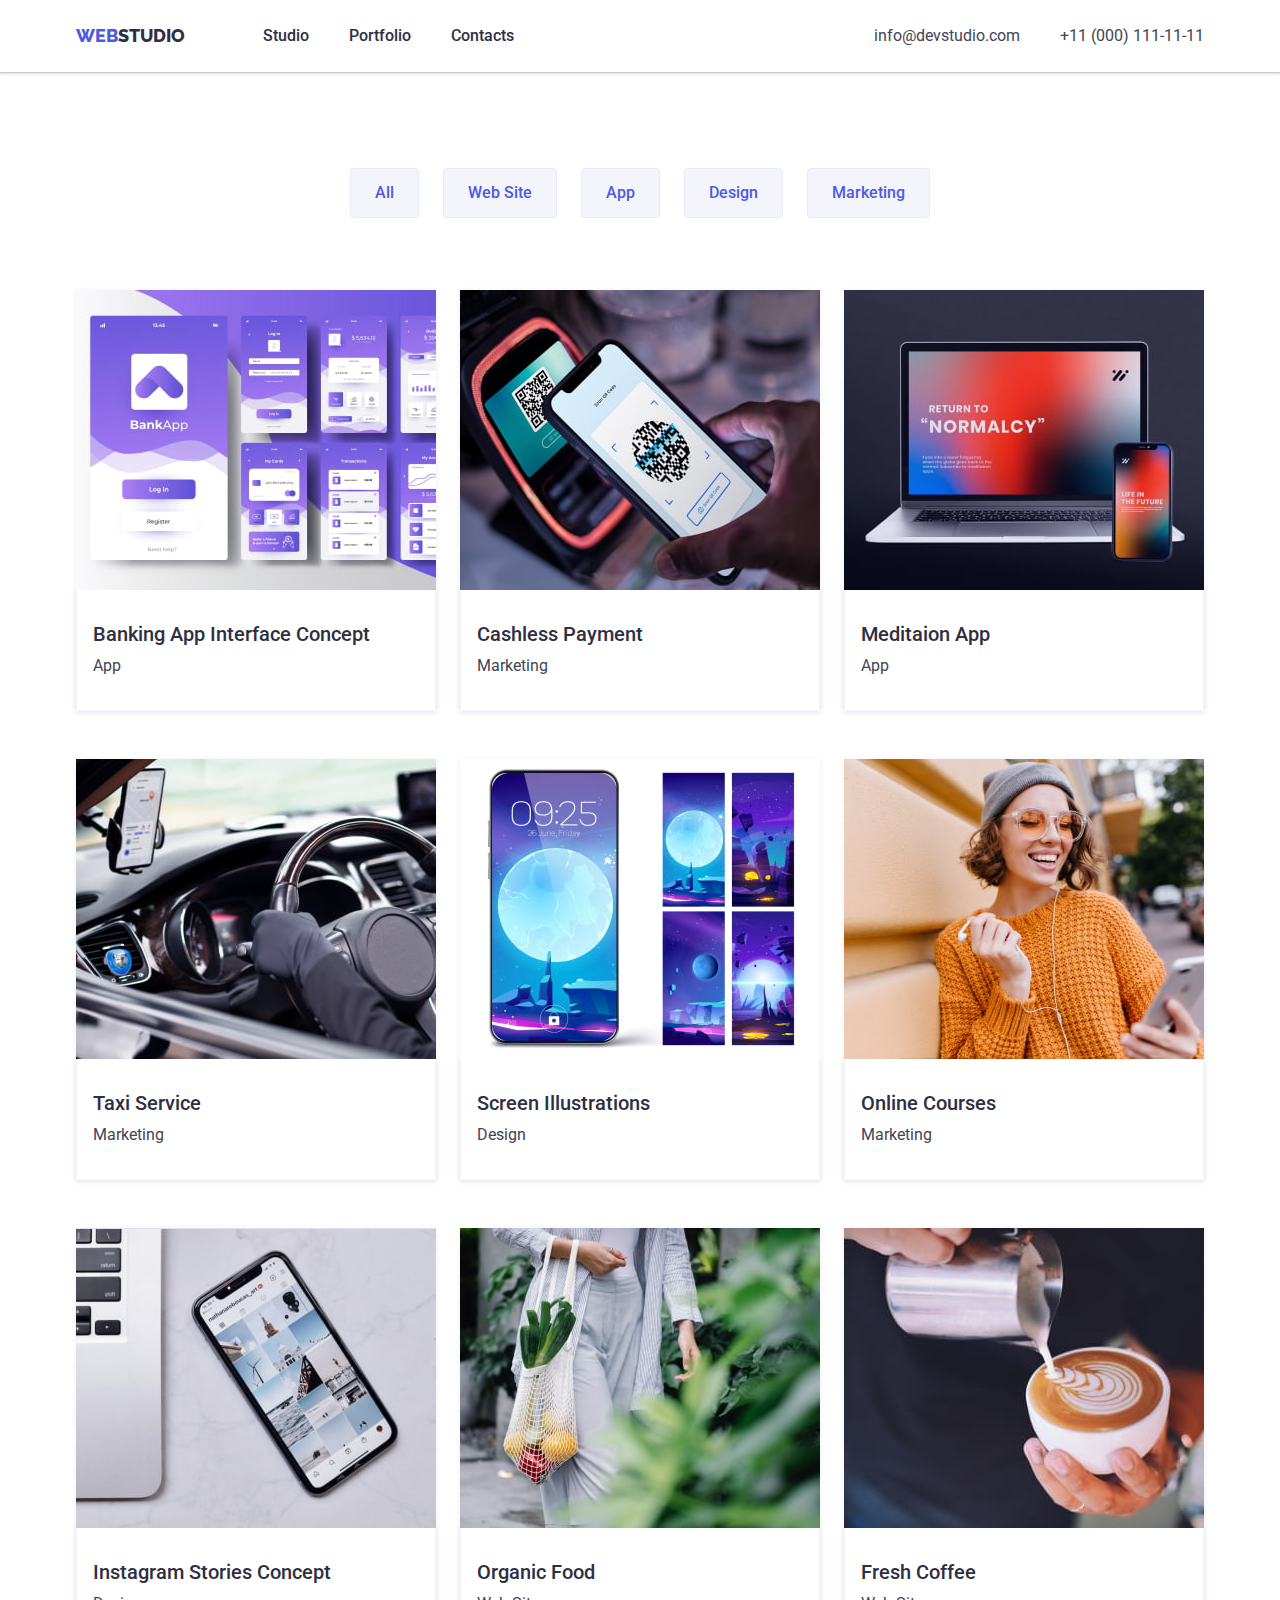
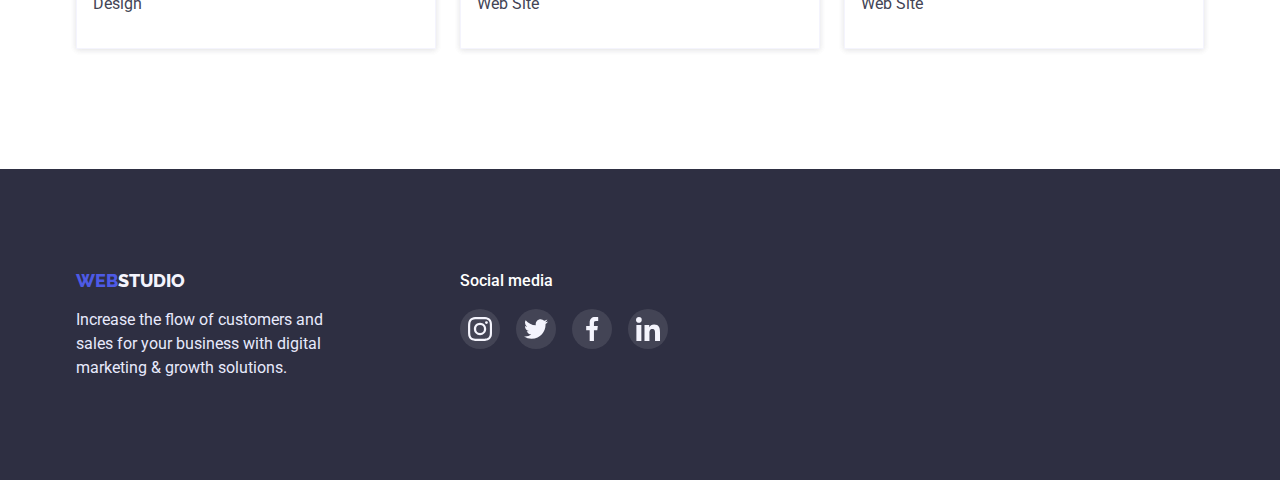
==== portfolio.html @ 92e633f1 "start" ====
<!DOCTYPE html>
<html lang="en">
	<head>
		<meta charset="UTF-8" />
		<meta http-equiv="X-UA-Compatible" content="IE=edge" />
		<meta name="viewport" content="width=device-width, initial-scale=1.0" />
		<title>portfilio</title>
		
		<link rel="preconnect" href="https://fonts.googleapis.com" />
		<link rel="preconnect" href="https://fonts.gstatic.com" crossorigin />
		
		<link
			href="https://fonts.googleapis.com/css2?family=Raleway:wght@700&family=Roboto:wght@400;500;700;900&display=swap"
			rel="stylesheet"
		/>
		<link rel="stylesheet" href="./css/modern-normalize.css">
		<link rel="stylesheet" href="./css/styles.css" />
	</head>
	<body>
		<!-- header and nav -->
		<header class="header">
			<div class="container main-nav">
			<a href="./index.html" class="logo link"><span class="blue-logo">WEB</span>STUDIO</a>
			<nav>
				<ul class="list site-nav">
					<li class="item"><a href="./index.html" class="nav link">Studio</a></li>
					<li class="item"><a href="./portfolio.html" class="nav link">Portfolio</a></li>
					<li class="item"><a href="" class="nav link">Contacts</a></li>
				</ul>
			</nav>
			<ul class="list info-nav">
				<li class="item">
					<a href="mailto:info@devstudio.com" class="info link">info@devstudio.com</a>
				</li>
				<li class="item">
					<a href="tel:+110001111111" class="info link">+11 (000) 111-11-11</a>
				</li>
			</ul>
			</div>
		</header>
		<!-- main-->
		<main>
			<section class="portfolio ">
				<div class="container">
				<h1 class="visually-hidden">Portfolio</h1>
				<ul class="filter list">
					<li class="item"><button type="button" class="filter-button">All</button></li>
					<li class="item"><button type="button" class="filter-button">Web Site</button></li>
					<li class="item"><button type="button" class="filter-button">App</button></li>
					<li class="item"><button type="button" class="filter-button">Design</button></li>
					<li class="item"><button type="button" class="filter-button">Marketing</button></li>
				</ul>	
				<ul class="card-menu  list" >
					<li class="item">
						<a href="./" class="link card-href"><img src="./images/img-1.jpg" alt="banking app" width="360" class="portfolio-img"/>
						<div class="border-img"><h2 class="portfolio-title">Banking App Interface Concept</h2>
						<p class="portfolio-desc">App</p></div></a>
					</li>
					<li class="item">
						<a href="./" class="link card-href"><img src="./images/img-2.jpg" alt="payment" width="360"  class="portfolio-img"/>
						<div class="border-img"><h2 class="portfolio-title">Cashless Payment</h2>
						<p class="portfolio-desc">Marketing</p></div></a>
					</li>
					<li class="item">
						<a href="./" class="link card-href"><img src="./images/img-3.jpg" alt="laptop" width="360"  class="portfolio-img" />
						<div class="border-img"><h2 class="portfolio-title">Meditaion App</h2>
						<p class="portfolio-desc">App</p></div></a>
					</li>
					<li class="item">
						<a href="./" class="link card-href"><img src="./images/img-4.jpg" alt="car" width="360" class="portfolio-img" />
						<div class="border-img"><h2 class="portfolio-title">Taxi Service</h2>
						<p class="portfolio-desc">Marketing</p></div></a>
					</li>
					<li class="item">
						<a href="./" class="link card-href"><img src="./images/img-5.jpg" alt="many screens" width="360" class="portfolio-img" />
						<div class="border-img"><h2 class="portfolio-title">Screen Illustrations</h2>
						<p class="portfolio-desc">Design</p></div></a>
					<li class="item">
						<a href="./" class="link card-href"><img src="./images/img-6.jpg" alt="woman" width="360" class="portfolio-img" />
						<div class="border-img"><h2 class="portfolio-title">Online Courses</h2>
						<p class="portfolio-desc">Marketing</p></div></a>
					</li>
					<li class="item">
						<a href="./" class="link card-href"><img src="./images/img-7.jpg" alt="instagram stories" width="360"  class="portfolio-img"/>
						<div class="border-img"><h2 class="portfolio-title" >Instagram Stories Concept</h2>
						<p class="portfolio-desc">Design</p></div></a>
					</li>
					<li class="item">
						<a href="./" class="link card-href"><img src="./images/img-8.jpg" alt="food" width="360"class="portfolio-img"  />
						<div class="border-img"><h2 class="portfolio-title">Organic Food</h2>
						<p class="portfolio-desc">Web Site</p></div></a>
					</li>
					<li class="item">
						<a href="./" class="link card-href"><img src="./images/img-9.jpg" alt="coffee" width="360" class="portfolio-img"/>
						<div class="border-img"><h2 class="portfolio-title">Fresh Coffee</h2>
						<p class="portfolio-desc">Web Site</p></div></a>
					</li>
				</ul>
				</div>
			</section>
		</main>
		<!-- footer -->
		<footer class="footer">
			<div class="container">
				<div class="footer-div">
					<div class="footer-part">
						<a href="./index.html" class="logo link"><span class="blue-logo">WEB</span>STUDIO</a>
						<p class="footer-text">
							Increase the flow of customers and sales for your business with digital marketing & growth solutions.
						</p>
					</div>
					<div class="footer-part">
						<h3 class="footer-title">Social media</h3>
						<ul class="footer-social">
							<li class="list social-item"><a href="#" class="social-href"> <svg class="social-svg" > <use href="./images//icons.svg#icon-instagram"></use> </svg> </a></li>
							<li class="list social-item"><a href="#" class="social-href"> <svg class="social-svg" > <use href="./images//icons.svg#icon-twitter" ></use> </svg></a></li>
							<li class="list social-item"><a href="#" class="social-href"> <svg class="social-svg" > <use href="./images//icons.svg#icon-facebook" ></use> </svg></a></li>
							<li class="list social-item"><a href="#" class="social-href"> <svg class="social-svg" > <use href="./images//icons.svg#icon-linkedin" ></use> </svg></a></li>
						</ul>
					</div>	
				</div>
			</div>
		</footer>
	</body>
</html>
---- css/styles.css ----
/* root */
:root {
    --primary-text-color:#2E2F42;
    --desc-text-color:#434455;
    --primary-bg-color: #ffffff;
    --accent-color:#4D5AE5;
    --primary-white-color:#ffffff;
}

/* global */
body{
    color:var(--primary-text-color);
    background-color: var(--primary-bg-color) ;
    font-family: 'Roboto', sans-serif;
}
.list{
    list-style: none;
    padding: 0;
    margin: 0;
}

.link{
    text-decoration: none;

}
.centered{
    text-align: center;
}

h1 ,h2 ,h3 ,h4, h5 ,h6 , ul , p{
   margin-top: 0;
   margin-bottom: 0;
}
img{
    display: block;
    max-width: 100%;
}

.section{
    padding-top: 120px;
        padding-bottom: 120px;
}

.visually-hidden {
    position: absolute;
    width: 1px;
    height: 1px;
    margin: -1px;
    border: 0;
    padding: 0;
    clip: rect(0 0 0 0);
    overflow: hidden;
}
/* Studio CSS */

/* header and footer */
.header{
    color: var(--primary-text-color);
    background-color:var(--primary-bg-color);
    box-shadow: 0px 2px 1px rgba(46, 47, 66, 0.08), 0px 1px 1px rgba(46, 47, 66, 0.16), 0px 1px 6px rgba(46, 47, 66, 0.08);

}
.main-nav{
    display: flex;
    align-items: center;
}
.logo{
    font-family: 'Raleway', sans-serif;
    font-weight: 800;
    font-size: 18px;
    line-height: 1.3;
    color: var(--primary-text-color);
   
}
.blue-logo{
    color:var(--accent-color);
}
.site-nav{
    display: flex;
    margin-left: 78px;
}
.site-nav .item:not(:last-child){
    margin-right:40px;
}
.nav{
    display: block;
    padding-top: 24px;
    padding-bottom: 24px;

    color:var(--primary-text-color);

    font-weight: 500;
    font-size: 16px;
    line-height: 1.5;
 
}

nav:hover,
nav:focus{
 color:var(--desc-text-color);
} 

.nav:active{
    color: var(--accent-color);
}
.info-nav{
display: flex;
margin-left: auto;
}

.info-nav .item + .item {
    margin-left: 40px;
}

.info{
    color: var(--desc-text-color);
        font-weight: 400;
        font-size: 16px;
        line-height: 1.5;
}

.info:hover,
.info:focus{
    color:var(--accent-color);
}
.footer{
    background-color:var(--primary-text-color);
    padding-top: 100px;
    padding-bottom: 100px;
}
.footer .logo{
    color: #F4F4FD;
    margin-bottom: 16px;
}

.footer-text{
    color:#E7E9FC;
    margin-top: 16px;
    width:264px;
    font-weight: 400;
    font-size: 16px;
    line-height: 1.5;
}
 .footer-title{
        font-weight: 500;
        font-size: 16px;
        line-height: 1.5;

        margin-bottom: 16px;

        color: #FFFFFF;
 }


.footer-div{
    display: flex;

}
.footer-div .footer-part +.footer-part{
    margin-left: 120px;
}



.footer-social{
    padding: 0;     
    
    display: flex;
    align-items: center;
    justify-content: center;

}

.footer-social .social-item {
    width: 40px;
    height: 40px;

}
.footer-social .social-href{
    width: 100%;
    height: 100%;

    display: flex;
    align-items: center;
    justify-content: center;  

    border-radius: 50%;
    background: rgba(255, 255, 255, 0.1);
}
.footer-social .social-href:hover,
.footer-social .social-href:focus{

    background-color: #31D0AA;
}

.footer-social .social-item +.social-item {
    margin-left: 16px
}
.footer-social .social-svg{
    width: 24px;
    height: 24px;
}
 
/* hero */
.hero{
    color:var(--primary-white-color);
    background-color: var(--primary-text-color) ;
    
    text-align: center;
    /* padding-top: 192px;
    padding-bottom: 192px; */
    height: 600px;
    max-width: 1440px;
    
    margin-left: auto;
    margin-right: auto;
}
.hero .hero-title{
       margin: 0 auto 48px auto;
        padding-top: 192px;
        width: 492px;
        font-weight: 500;
        font-size: 56px;
        line-height: 107%;
       
        
}
.overlay {
    max-width: 1440px;
    height: 600px;
    margin-left: auto;
    margin-right: auto;

    background-image: linear-gradient(
        rgba(46, 47 ,66 ,0.7) ,rgba(46, 47, 66, 0.7) 
     ), url(../images/people-office.jpg);

    /* background-image: url("../images/people-office.jpg"); */

    background-repeat: no-repeat;
    background-size: cover;
    background-position: center;  
}
/*button */
.hero .hero-button{
        color:var(--primary-white-color);
        background-color: var(--accent-color);

        min-width: 170px;
        font-weight: 500;
        font-size: 16px;
        line-height: 1.2;

        cursor: pointer;
        font-family: inherit;
        padding: 16px 32px;
        border-radius: 4px;
        border: 0;
        box-shadow: 0px 4px 4px rgba(0, 0, 0, 0.15);

        display: inline-block;
        text-align: center;
}

.hero .hero-button:hover,
.hero .hero-button:hover{
    background-color: var(--accent-color);
    color: var(--primary-white-color);
    box-shadow: 0px 1px 6px rgba(46, 47, 66, 0.08), 0px 1px 1px rgba(46, 47, 66, 0.16), 0px 2px 1px rgba(46, 47, 66, 0.08);
}
.hero .hero-button:active{
    background-color:#404BBF;
    color: var(--primary-white-color);
    box-shadow: 0px 4px 4px rgba(0, 0, 0, 0.15);
}
/* second-section */
.second-section {
background-color: var(--primary-bg-color);
}

.advances-menu{
    display: flex;
}
.advances-menu .item{
    width: 264px;
}
.advances-menu .item + .item{
    margin-left: 24px;
}
.advances-menu .item::before{
    display: block;
    content: '';

    height: 112px;
    background-color: #F4F4FD;

    margin-bottom: 8px;
    border-radius: 4px;
    background-size: 64px 64px;
    background-position: center;
    background-repeat: no-repeat;
}
.advances-menu .item:nth-child(1)::before{
    background-image: url(../images/antenna.svg);
}
.advances-menu .item:nth-child(2)::before {
    background-image: url(../images/clock.svg);
}
.advances-menu .item:nth-child(3)::before {
    background-image: url(../images/diagram.svg);
}
.advances-menu .item:nth-child(4)::before {
    background-image: url(../images/astronaut.svg);
}
.secret-title{
    margin-top: 0;
    margin-bottom: 0;
}
.second-section .second-title {
    color: var(--primary-text-color);
        font-weight: 500;
        font-size: 20px;
        line-height: 1.2;
            margin-bottom: 8px;


}
.second-section .second-desc {
    color:var(--desc-text-color);
        font-weight: 400;
        font-size: 16px;
        line-height: 1.5;
}
/* third-section */

.third-section .third-title{
        font-weight: 500;
        font-size: 36px;
        line-height: 111%;
        margin-bottom: 72px;
}
.img-menu{
   display: flex;
    max-width: 100%;
}
.img-menu .item + .item{
    margin-left: 24px;
}

/* fourth-section */

.team-menu{
    display: flex;
}
.team-menu .item {
    text-align: center;
     box-shadow: 0px 1px 6px rgba(46, 47, 66, 0.08), 0px 1px 1px rgba(46, 47, 66, 0.16), 0px 2px 1px rgba(46, 47, 66, 0.08); 
border-radius: 0px 0px 4px 4px;
}
.team-menu .item +.item{
    margin-left:24px;
    
}
.border-team{
    padding-top: 32px;
    padding-bottom: 36px;
    border-radius: 0px 0px 4px 4px;
    box-shadow: 0px 1px 6px rgba(46, 47, 66, 0.08), 0px 1px 1px rgba(46, 47, 66, 0.16), 0px 2px 1px rgba(46, 47, 66, 0.08);


}
.fourth-section{
    background-color:#F4F4FD;;
}
.fourth-section .fourth {
    font-weight: 500;
    font-size: 36px;
    line-height: 40px;
    margin-bottom: 72px;
}
.fourth-section .fourth-title {
    font-weight: 500;
    font-size: 20px;
    line-height: 111%;
    margin-bottom: 8px;
}
.fourth-section .fourth-desc{
    color:var(--desc-text-color);
        font-weight: 400;
        font-size: 16px;
        line-height: 1.5;
        margin-bottom: 12px;
}
.social{
    padding: 0;     
    
    display: flex;
    align-items: center;
    justify-content: center;

}
.social .social-item {
    width: 40px;
    height: 40px;

}
.social .social-href{
    width: 100%;
    height: 100%;

    display: flex;
    align-items: center;
    justify-content: center;  

    border-radius: 50%;
    background-color: #4D5AE5;
    
}
.social .social-href:hover,
.social .social-href:focus{

    background-color: #31D0AA;
}

.social .social-item +.social-item {
    margin-left: 24px
}
.social-svg{
    width: 16px;
    height: 16px;
    fill: #F4F4FD;
}
/* fifth section */
.customers-menu{
        display: flex;
        padding: 0;

}
.customers-menu .item{
    width: 168px;
    height: 88px; 
}
    
.customers-menu .item + .item{
    margin-left: 24px;
}

.customers-href {
    width: 100%;
    height: 100%;
   
    display: flex;
    align-items: center;
    justify-content: center;
   
    fill: #8E8F99;
    border: 1px solid #8E8F99;
    border-radius: 4px;

}
.customers-href:hover,
.customers-href:focus{
    fill: #4D5AE5;
    border: 1px solid var(--accent-color);
}

.customers-menu .icon{
    width: 104px;
    height: 56px;
}
.fifth-title {
    text-align: center;
    font-weight: 700;
    font-size: 36px;
    line-height: 116%;
    margin-bottom: 72px;
}


/* Portfolio CSS */
.portfolio{
    padding-top: 96px;
    padding-bottom: 120px;
}
.filter{
    display: flex;
    margin-bottom: 72px;

    align-items: center;
    justify-content: center;

}

.filter .filter-button{
    cursor: pointer;
    color:var(--accent-color);
    background-color: #F4F4FD;

    
    border: 1px solid #E7E9FC;
    border-radius: 4px;
    

        font-weight: 500;
        font-size: 16px;
        line-height: 1.5;
        font-family: inherit;     
       
        padding: 12px 24px;  
        display: inline-block;
        text-align: center;
}
.filter .item + .item{
    margin-left: 24px;
}

.filter .filter-button:hover,
.filter .filter-button:focus{
    background-color: var(--accent-color);
    color:#F4F4FD;
    cursor: pointer;
    box-shadow: 0px 3px 1px rgba(0, 0, 0, 0.1), 0px 2px 1px rgba(0, 0, 0, 0.08), 0px 2px 2px rgba(0, 0, 0, 0.12);
    border: 0;
}

.border-img{
    border: 0.5px solid #F4F4FD;
    border-top: 0;
    padding:32px 16px;  
    box-shadow: 0px 1px 6px rgba(46, 47, 66, 0.08);
    

}
.card-menu{
    display: flex;
    flex-wrap: wrap;
        
}

.card-menu .item{
        /* width: 360px; */
        flex-basis: calc((100% - 48px)/3);
        margin-right: 24px;
        margin-bottom: 48px;
        box-shadow: 0px 1px 6px rgba(46, 47, 66, 0.08);

}
.card-menu .link{
    display: block;

}
.card-menu .card-href:hover,
.card-menu .card-href:focus{
    box-shadow: 0px 1px 6px rgba(46, 47, 66, 0.08), 0px 1px 1px rgba(46, 47, 66, 0.16), 0px 2px 1px rgba(46, 47, 66, 0.08);
}
/* .portfolio-desc{outline: 1px solid tomato;}
.portfolio-img{outline: 1px solid tomato;}
.portfolio-title{outline: 1px solid tomato;} */


.card-menu .item:nth-child(3n){
    margin-right: 0;
}
.card-menu .item:nth-last-child(-n+3) {
    margin-bottom: 0;
}
.card-menu .portfolio-title{
    font-weight: 500;
    font-size: 20px;
    line-height: 1.2;
    color:var(--primary-text-color);
    
    margin-bottom: 8px;
   
}

.card-menu .portfolio-desc{
    font-weight: 400;
    font-size: 16px;
    line-height: 1.5;
    color:var(--desc-text-color);
    

}
.portfolio-img{
    max-width: 100%;
    height: auto;
    display: block;
}

/* conteiner and section */


.container{
    margin-left: auto;
    margin-right: auto;
    width: 1158px;
    padding-left: 15px;
    padding-right: 15px;  

    /* outline: 2px solid orange; */

}
.second-section{
        padding-bottom:0;
}
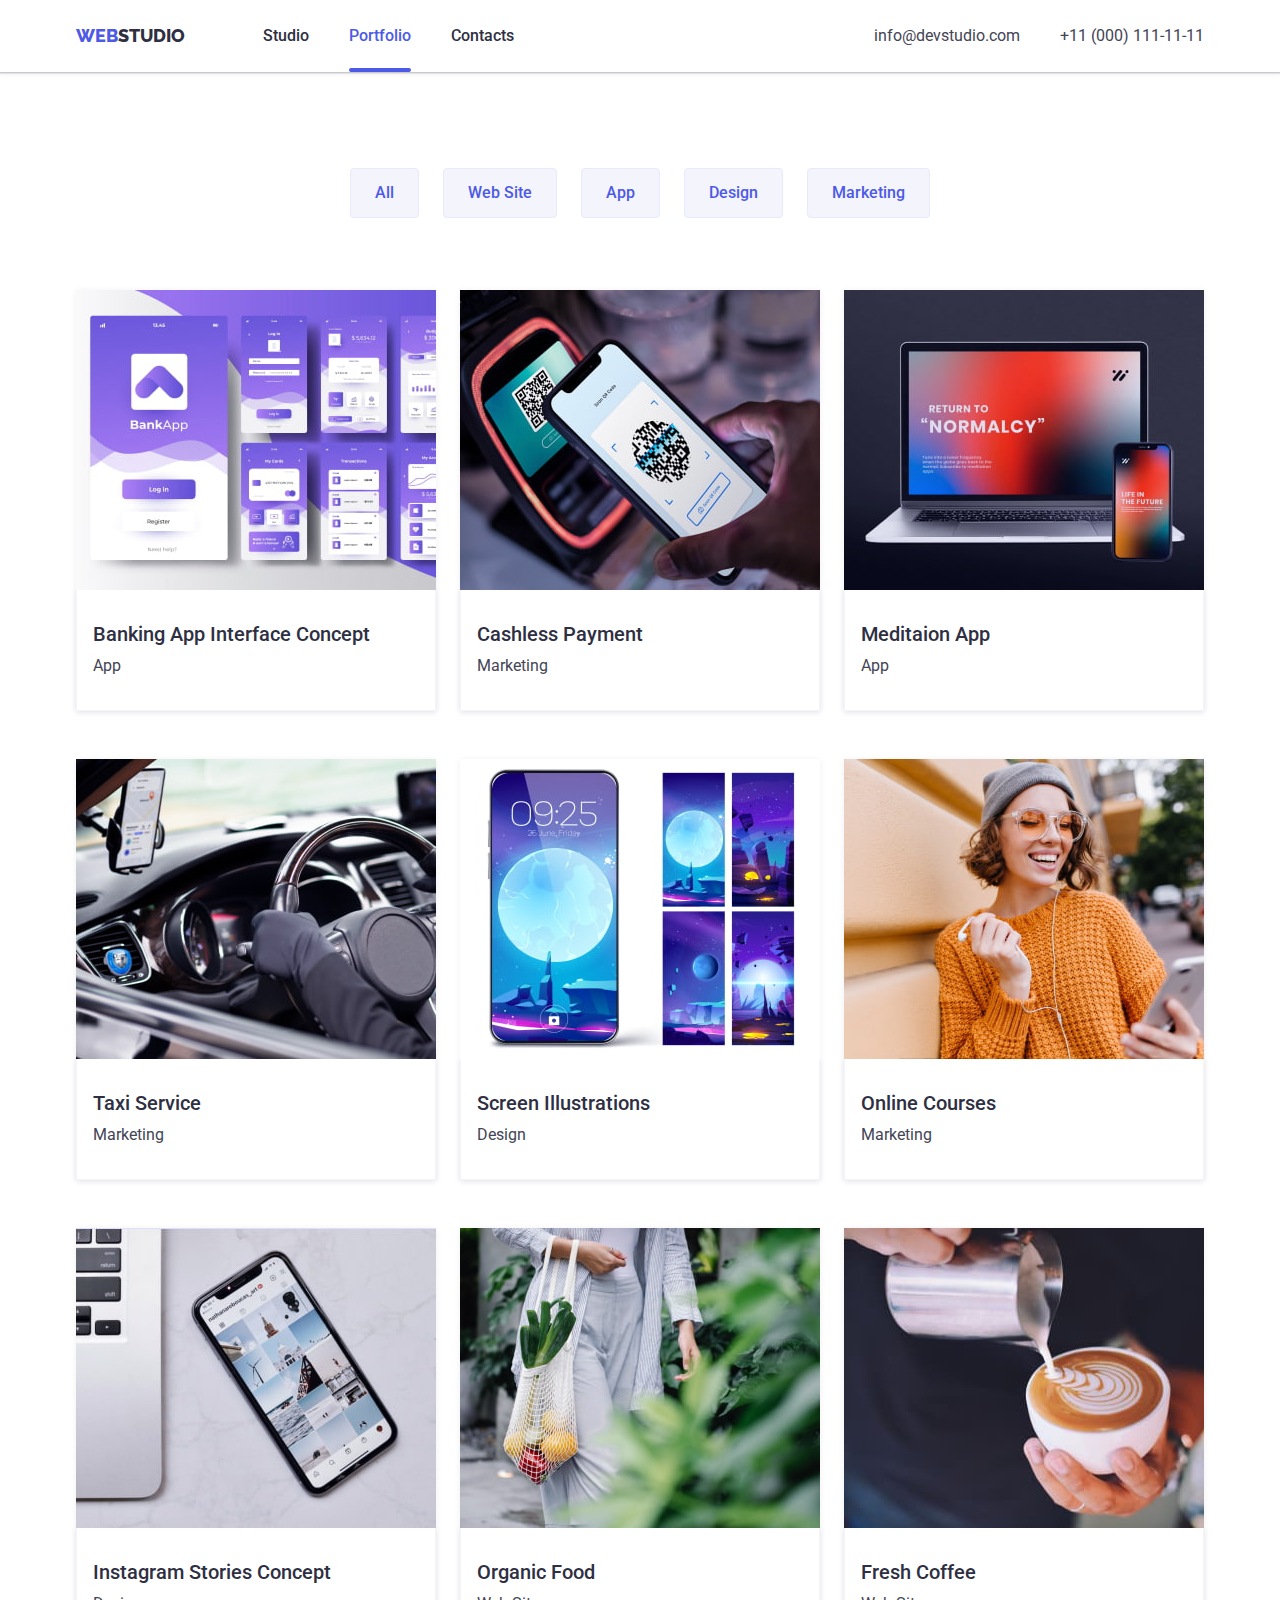
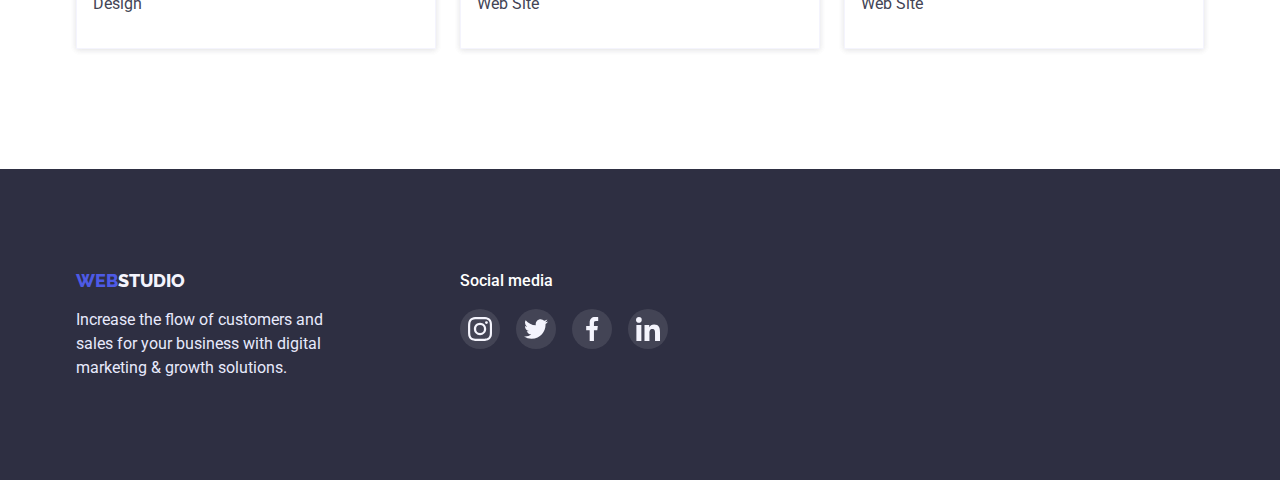
==== commit 7ec1b7b2: "finish mb" ====
--- a/portfolio.html
+++ b/portfolio.html
@@ -23,8 +23,8 @@
 			<a href="./index.html" class="logo link"><span class="blue-logo">WEB</span>STUDIO</a>
 			<nav>
 				<ul class="list site-nav">
-					<li class="item"><a href="./index.html" class="nav link">Studio</a></li>
-					<li class="item"><a href="./portfolio.html" class="nav link">Portfolio</a></li>
+					<li class="item "><a href="./index.html" class="nav link ">Studio</a></li>
+					<li class="item"><a href="./portfolio.html" class="nav link current">Portfolio</a></li>
 					<li class="item"><a href="" class="nav link">Contacts</a></li>
 				</ul>
 			</nav>
@@ -51,50 +51,97 @@
 					<li class="item"><button type="button" class="filter-button">Marketing</button></li>
 				</ul>	
 				<ul class="card-menu  list" >
+
 					<li class="item">
-						<a href="./" class="link card-href"><img src="./images/img-1.jpg" alt="banking app" width="360" class="portfolio-img"/>
+						<a href="#" class="link card-href">
+							<div class="overlay-card">
+								<img src="./images/img-1.jpg" alt="banking app" width="360" class="portfolio-img"/>
+								<p class="text-thumb">14 Stylish and User-Friendly App Design Concepts · Task Manager App · Calorie Tracker App · Exotic Fruit Ecommerce App · Cloud Storage App</p>
+							</div>	
 						<div class="border-img"><h2 class="portfolio-title">Banking App Interface Concept</h2>
 						<p class="portfolio-desc">App</p></div></a>
 					</li>
+
 					<li class="item">
-						<a href="./" class="link card-href"><img src="./images/img-2.jpg" alt="payment" width="360"  class="portfolio-img"/>
+						<a href="./" class="link card-href">
+							<div class="overlay-card">
+								<img src="./images/img-2.jpg" alt="payment" width="360"  class="portfolio-img"/>
+								<p class="text-thumb">14 Stylish and User-Friendly App Design Concepts · Task Manager App · Calorie Tracker App · Exotic Fruit Ecommerce App · Cloud Storage App</p>
+							</div>
 						<div class="border-img"><h2 class="portfolio-title">Cashless Payment</h2>
 						<p class="portfolio-desc">Marketing</p></div></a>
 					</li>
+
 					<li class="item">
-						<a href="./" class="link card-href"><img src="./images/img-3.jpg" alt="laptop" width="360"  class="portfolio-img" />
+						<a href="./" class="link card-href">
+							<div class="overlay-card">
+								<img src="./images/img-3.jpg" alt="laptop" width="360"  class="portfolio-img" />	
+								<p class="text-thumb">14 Stylish and User-Friendly App Design Concepts · Task Manager App · Calorie Tracker App · Exotic Fruit Ecommerce App · Cloud Storage App</p>
+							</div>
 						<div class="border-img"><h2 class="portfolio-title">Meditaion App</h2>
 						<p class="portfolio-desc">App</p></div></a>
 					</li>
+
 					<li class="item">
-						<a href="./" class="link card-href"><img src="./images/img-4.jpg" alt="car" width="360" class="portfolio-img" />
+						<a href="./" class="link card-href">
+							<div class="overlay-card">
+								<img src="./images/img-4.jpg" alt="car" width="360" class="portfolio-img" />
+								<p class="text-thumb">14 Stylish and User-Friendly App Design Concepts · Task Manager App · Calorie Tracker App · Exotic Fruit Ecommerce App · Cloud Storage App</p>
+							</div>
 						<div class="border-img"><h2 class="portfolio-title">Taxi Service</h2>
 						<p class="portfolio-desc">Marketing</p></div></a>
 					</li>
+
 					<li class="item">
-						<a href="./" class="link card-href"><img src="./images/img-5.jpg" alt="many screens" width="360" class="portfolio-img" />
+						<a href="./" class="link card-href">
+							<div class="overlay-card">
+								<img src="./images/img-5.jpg" alt="many screens" width="360" class="portfolio-img" />
+								<p class="text-thumb">14 Stylish and User-Friendly App Design Concepts · Task Manager App · Calorie Tracker App · Exotic Fruit Ecommerce App · Cloud Storage App</p>
+							</div>
 						<div class="border-img"><h2 class="portfolio-title">Screen Illustrations</h2>
 						<p class="portfolio-desc">Design</p></div></a>
+					</li>
+
 					<li class="item">
-						<a href="./" class="link card-href"><img src="./images/img-6.jpg" alt="woman" width="360" class="portfolio-img" />
+						<a href="./" class="link card-href">
+							<div class="overlay-card">
+								<img src="./images/img-6.jpg" alt="woman" width="360" class="portfolio-img" />
+								<p class="text-thumb">14 Stylish and User-Friendly App Design Concepts · Task Manager App · Calorie Tracker App · Exotic Fruit Ecommerce App · Cloud Storage App</p>
+							</div>
 						<div class="border-img"><h2 class="portfolio-title">Online Courses</h2>
 						<p class="portfolio-desc">Marketing</p></div></a>
 					</li>
+
 					<li class="item">
-						<a href="./" class="link card-href"><img src="./images/img-7.jpg" alt="instagram stories" width="360"  class="portfolio-img"/>
+						<a href="./" class="link card-href">
+							<div class="overlay-card">
+								<img src="./images/img-7.jpg" alt="instagram stories" width="360"  class="portfolio-img"/>
+								<p class="text-thumb">14 Stylish and User-Friendly App Design Concepts · Task Manager App · Calorie Tracker App · Exotic Fruit Ecommerce App · Cloud Storage App</p>
+							</div>
 						<div class="border-img"><h2 class="portfolio-title" >Instagram Stories Concept</h2>
 						<p class="portfolio-desc">Design</p></div></a>
 					</li>
+
 					<li class="item">
-						<a href="./" class="link card-href"><img src="./images/img-8.jpg" alt="food" width="360"class="portfolio-img"  />
+						<a href="./" class="link card-href">
+							<div class="overlay-card">
+								<img src="./images/img-8.jpg" alt="food" width="360"class="portfolio-img"  />
+								<p class="text-thumb">14 Stylish and User-Friendly App Design Concepts · Task Manager App · Calorie Tracker App · Exotic Fruit Ecommerce App · Cloud Storage App</p>
+							</div>
 						<div class="border-img"><h2 class="portfolio-title">Organic Food</h2>
 						<p class="portfolio-desc">Web Site</p></div></a>
 					</li>
+
 					<li class="item">
-						<a href="./" class="link card-href"><img src="./images/img-9.jpg" alt="coffee" width="360" class="portfolio-img"/>
+						<a href="./" class="link card-href">
+							<div class="overlay-card">
+								<img src="./images/img-9.jpg" alt="coffee" width="360" class="portfolio-img"/>
+								<p class="text-thumb">14 Stylish and User-Friendly App Design Concepts · Task Manager App · Calorie Tracker App · Exotic Fruit Ecommerce App · Cloud Storage App</p>
+							</div>
 						<div class="border-img"><h2 class="portfolio-title">Fresh Coffee</h2>
 						<p class="portfolio-desc">Web Site</p></div></a>
 					</li>
+
 				</ul>
 				</div>
 			</section>
--- a/css/styles.css
+++ b/css/styles.css
@@ -6,6 +6,7 @@
     --primary-bg-color: #ffffff;
     --accent-color:#4D5AE5;
     --primary-white-color:#ffffff;
+    --timing-function:cubic-bezier(0.4, 0, 0.2, 1);
 }
 
 /* global */
@@ -84,6 +85,8 @@
     margin-right:40px;
 }
 .nav{
+    position: relative;
+
     display: block;
     padding-top: 24px;
     padding-bottom: 24px;
@@ -94,11 +97,30 @@
     font-size: 16px;
     line-height: 1.5;
  
+    transition:color 250ms var(--timing-function);
+
+}
+
+.current{
+    color: var(--accent-color);
+}
+.main-nav .current::after{
+    content: "";
+    position: absolute;
+    bottom: 0;
+    display: block;
+    width: 100%;
+    height: 4px;
+   
+    border-radius: 2px;
+    
+    background: var(--accent-color);
 }
 
 nav:hover,
 nav:focus{
  color:var(--desc-text-color);
+ 
 } 
 
 .nav:active{
@@ -115,14 +137,17 @@
 
 .info{
     color: var(--desc-text-color);
-        font-weight: 400;
-        font-size: 16px;
-        line-height: 1.5;
+    font-weight: 400;
+    font-size: 16px;
+    line-height: 1.5;
+
+    transition:color 250ms var(--timing-function);
 }
 
 .info:hover,
 .info:focus{
     color:var(--accent-color);
+    
 }
 .footer{
     background-color:var(--primary-text-color);
@@ -187,6 +212,7 @@
 
     border-radius: 50%;
     background: rgba(255, 255, 255, 0.1);
+    transition:background-color 250ms var(--timing-function);
 }
 .footer-social .social-href:hover,
 .footer-social .social-href:focus{
@@ -256,11 +282,15 @@
         font-family: inherit;
         padding: 16px 32px;
         border-radius: 4px;
-        border: 0;
+        border: 1px solid rgb(0 0 0 / 0);
         box-shadow: 0px 4px 4px rgba(0, 0, 0, 0.15);
 
         display: inline-block;
         text-align: center;
+        transition:
+                background-color 250ms var(--timing-function),
+                color 250ms var(--timing-function),
+                box-shadow 250ms var(--timing-function);
 }
 
 .hero .hero-button:hover,
@@ -416,6 +446,7 @@
     border-radius: 50%;
     background-color: #4D5AE5;
     
+    transition:background-color 250ms var(--timing-function);
 }
 .social .social-href:hover,
 .social .social-href:focus{
@@ -458,6 +489,9 @@
     border: 1px solid #8E8F99;
     border-radius: 4px;
 
+    transition:
+        fill 250ms var(--timing-function),
+        border 250ms var(--timing-function);
 }
 .customers-href:hover,
 .customers-href:focus{
@@ -477,7 +511,78 @@
     margin-bottom: 72px;
 }
 
-
+/* modal */
+
+.backdrop{
+    position: fixed;
+    top: 0;
+    left: 0;
+    width: 100%;
+    height: 100%;
+
+    background: rgba(46, 47, 66, 0.4);
+    
+    transition: opacity 250ms var(--timing-function), visibility 250ms var(--timing-function);
+    
+}
+   
+
+.backdrop.is-hidden{
+    opacity: 0;
+    pointer-events: none;
+    visibility: hidden;
+    
+}
+
+.modal{
+    position: absolute; 
+    top: 50%;
+    left: 50%;
+    transform: translate(-50%,-50%);
+
+    min-height:500px ;
+    min-width: 400px;
+
+    background-color: #FCFCFC;
+    border-radius: 4px;
+    box-shadow: 0px 1px 1px rgba(0, 0, 0, 0.14), 0px 1px 3px rgba(0, 0, 0, 0.12), 0px 2px 1px rgba(0, 0, 0, 0.2);
+    visibility: visible;
+    opacity: 1;
+    transition: opacity 250ms var(--timing-function) , visibility 250ms var(--timing-function);
+}
+
+.modal .modal-button{
+
+    display: flex;
+    flex-direction: row-reverse;
+    justify-content: center;
+    align-items: center;
+
+    margin-top: 24px;
+    margin-right: 24px ;
+
+    background: #E7E9FC;
+    border: 1px solid rgba(0, 0, 0, 0.1);
+    border-radius: 50%;
+
+    width: 24px;
+    height: 24px;
+    cursor: pointer;
+    
+    transition:
+            box-shadow 250ms var(--timing-function),
+            border 250ms var(--timing-function);
+}
+.modal .modal-button:hover,
+.modal .modal-button:focus{
+
+    box-shadow: 0px 1px 6px rgba(46, 47, 66, 0.08), 0px 1px 1px rgba(46, 47, 66, 0.16), 0px 2px 1px rgba(46, 47, 66, 0.08);
+    border: 1px solid rgb(0 0 0 / 0);
+}
+.left{
+    display: flex;
+    flex-direction: row-reverse;
+}
 /* Portfolio CSS */
 .portfolio{
     padding-top: 96px;
@@ -510,6 +615,12 @@
         padding: 12px 24px;  
         display: inline-block;
         text-align: center;
+
+        transition:
+        background-color 250ms var(--timing-function),
+        color 250ms var(--timing-function),
+        box-shadow 250ms var(--timing-function),
+        border 250ms var(--timing-function) ;
 }
 .filter .item + .item{
     margin-left: 24px;
@@ -519,9 +630,11 @@
 .filter .filter-button:focus{
     background-color: var(--accent-color);
     color:#F4F4FD;
-    cursor: pointer;
     box-shadow: 0px 3px 1px rgba(0, 0, 0, 0.1), 0px 2px 1px rgba(0, 0, 0, 0.08), 0px 2px 2px rgba(0, 0, 0, 0.12);
-    border: 0;
+    border: 1px solid rgb(0 0 0 / 0);
+
+
+
 }
 
 .border-img{
@@ -550,10 +663,21 @@
     display: block;
 
 }
+.card-menu .card-href{
+    display: bloсk;
+    transition:box-shadow 250ms var(--timing-function);
+}
+
+
 .card-menu .card-href:hover,
 .card-menu .card-href:focus{
     box-shadow: 0px 1px 6px rgba(46, 47, 66, 0.08), 0px 1px 1px rgba(46, 47, 66, 0.16), 0px 2px 1px rgba(46, 47, 66, 0.08);
-}
+ 
+}
+
+
+
+
 /* .portfolio-desc{outline: 1px solid tomato;}
 .portfolio-img{outline: 1px solid tomato;}
 .portfolio-title{outline: 1px solid tomato;} */
@@ -588,6 +712,43 @@
     height: auto;
     display: block;
 }
+/* overlay-card */
+
+.overlay-card {
+    position: relative;
+    overflow: hidden;
+    
+}
+
+.overlay-card .text-thumb{
+
+    position: absolute;
+    top: 0;
+    left: 0;
+    width:100%;
+    height:100%;
+
+    background-color: rgb(77, 90, 229);
+
+    transform: translateY(100%);
+    transition: transform 250ms cubic-bezier(0.4, 0, 0.2, 1);
+    
+    
+    
+    color: #F4F4FD;
+    font-weight: 400;
+    font-size: 16px;
+    line-height: 1.5;
+
+    padding:40px 32px;
+
+}
+.card-href:focus .text-thumb,
+.card-href:hover .text-thumb {
+    transform: translateY(0%);
+    
+}
+
 
 /* conteiner and section */
 
